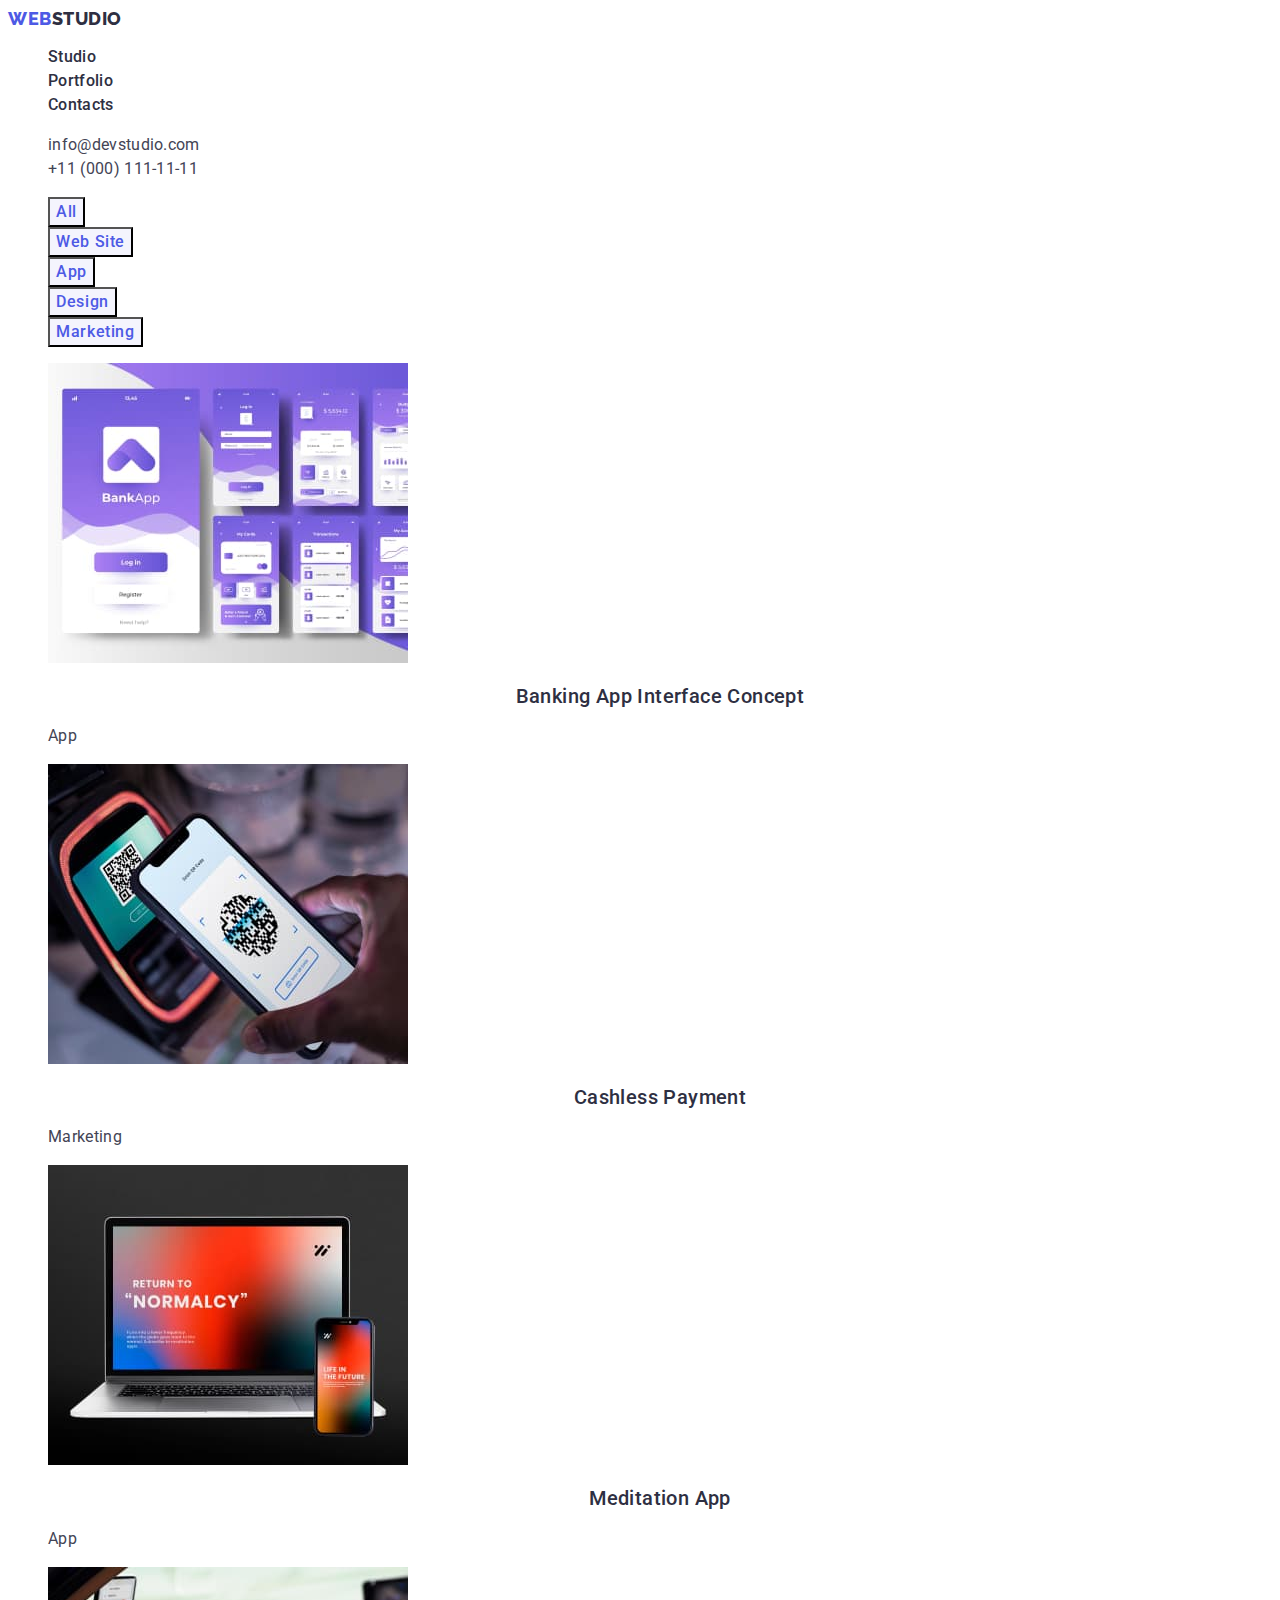
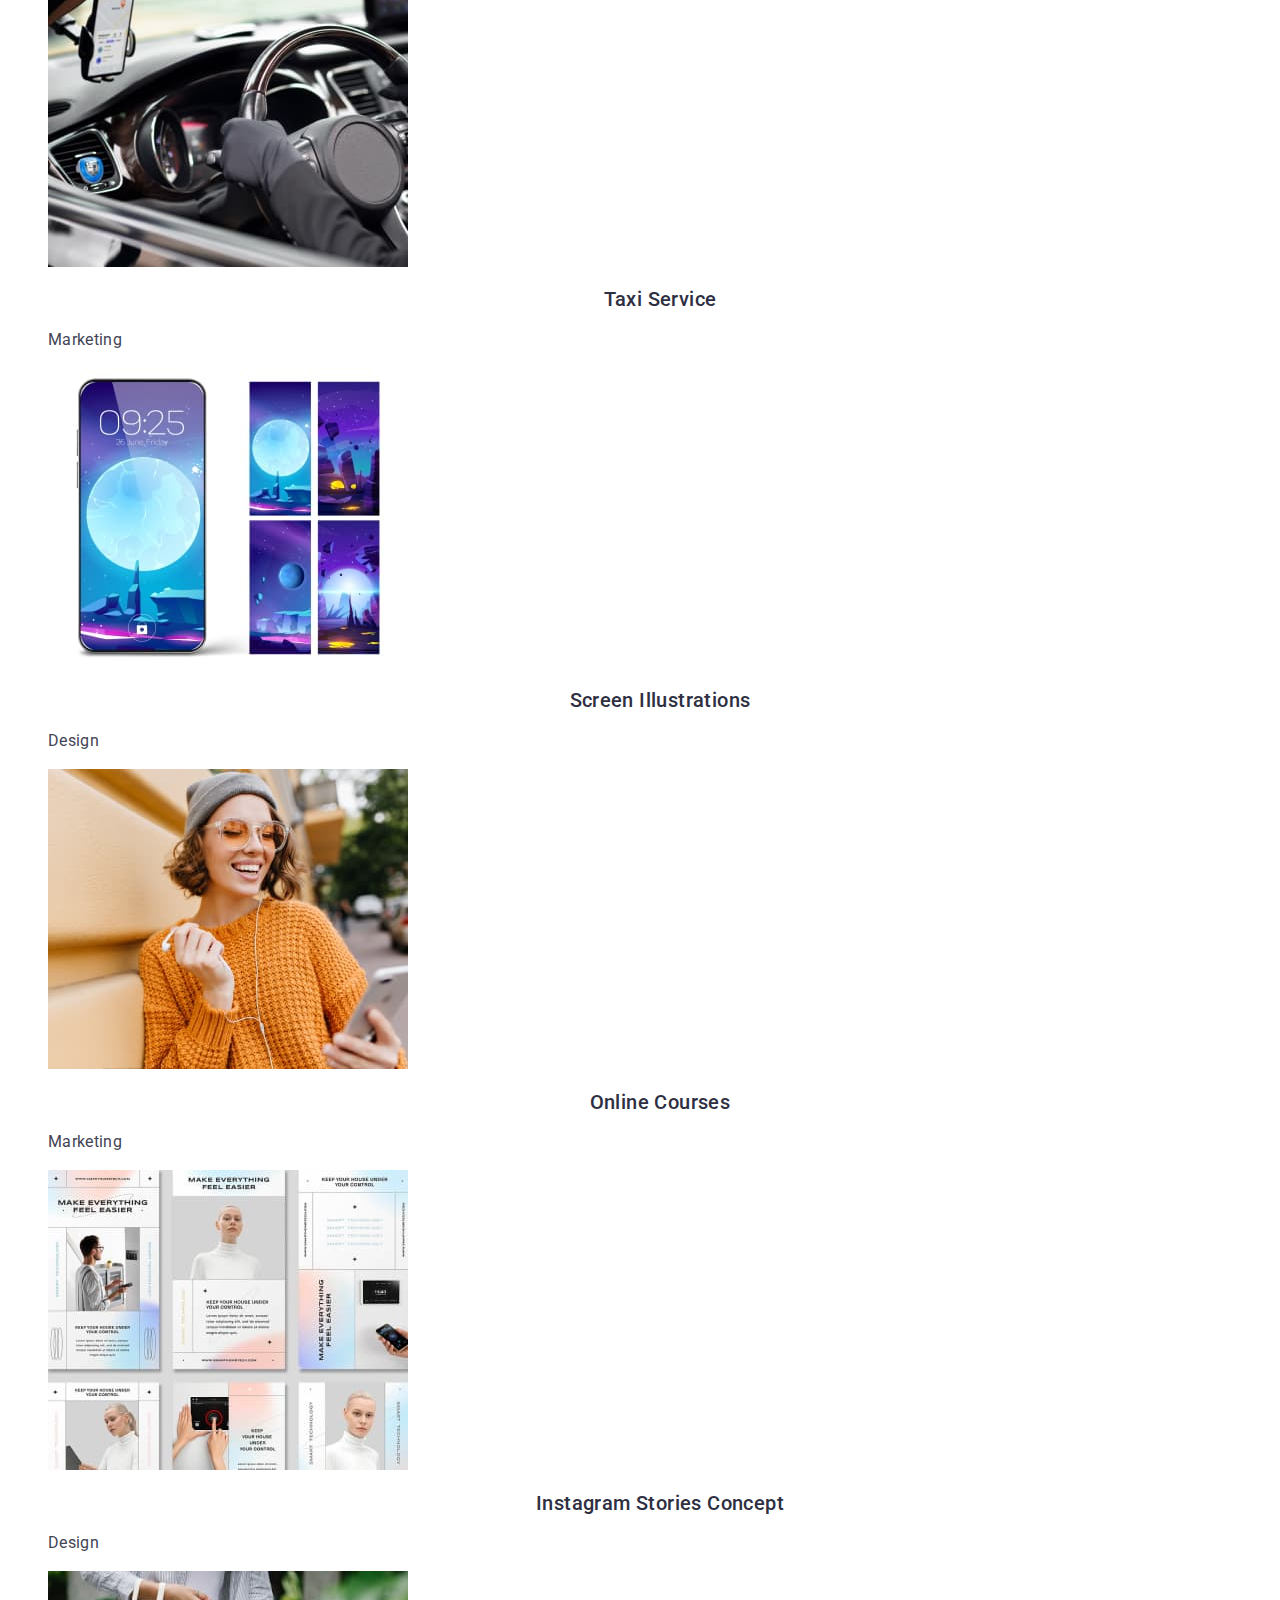
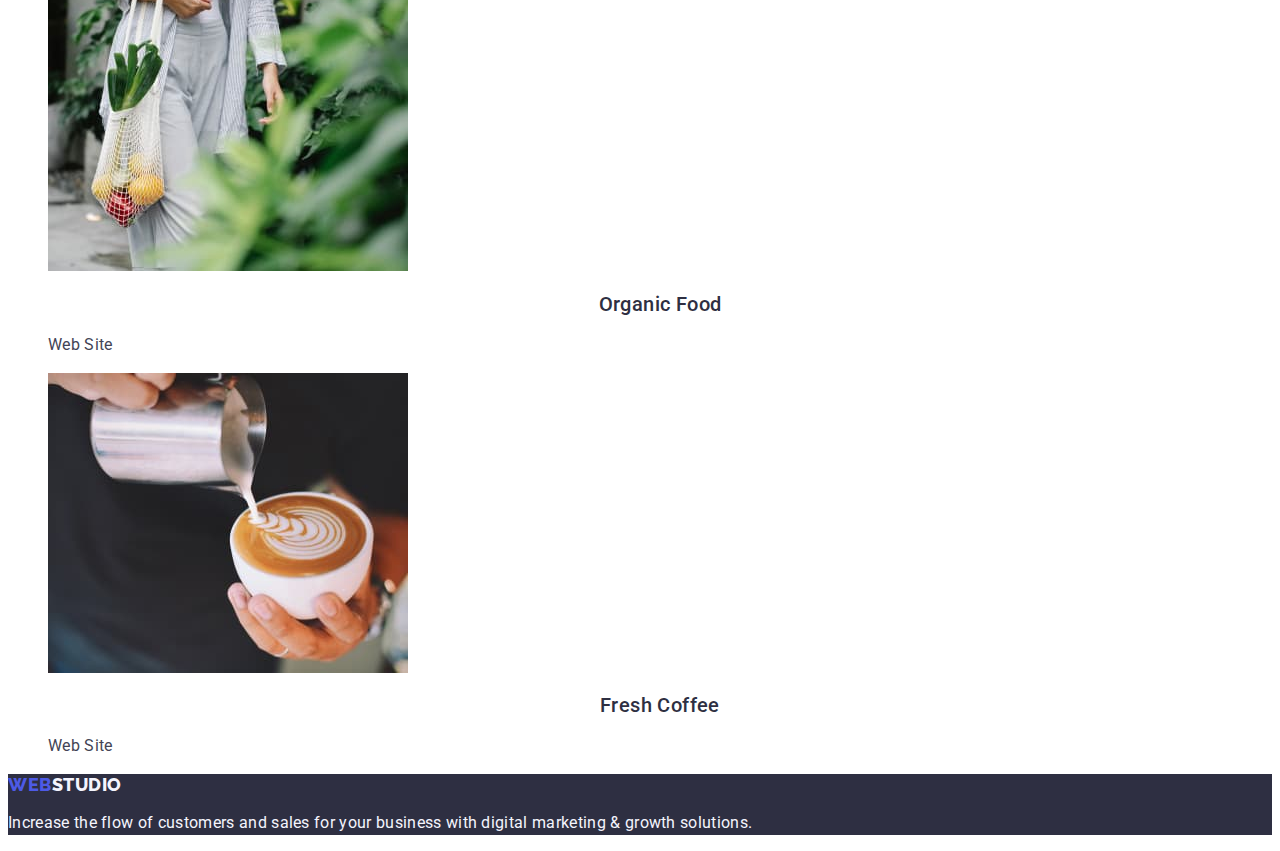
==== portfolio.html @ c1e927c2 "Initial commit" ====
<!DOCTYPE html>
<html lang="en">
  <head>
    <meta charset="UTF-8" />
    <meta http-equiv="X-UA-Compatible" content="IE=edge" />
    <meta name="viewport" content="width=device-width, initial-scale=1.0" />
    <title>Portfolio</title>
    <link rel="preconnect" href="https://fonts.googleapis.com" />
    <link rel="preconnect" href="https://fonts.gstatic.com" crossorigin />
    <link
      href="https://fonts.googleapis.com/css2?family=Raleway:wght@800&family=Roboto:wght@400;500;700;900&display=swap"
      rel="stylesheet"
    />
    <link rel="stylesheet" href="./css/styles.css" />
  </head>
  <body>
    <!-- HEADER -->
    <header class="header">
      <nav class="header-menu">
        <a class="logo link" href="./index.html"
          >web<span class="logo-dark">Studio</span></a
        >
        <ul class="menu list">
          <li class="menu-item">
            <a class="menu-link link" href="./index.html">Studio</a>
          </li>
          <li class="menu-item">
            <a class="menu-link link" href="./portfolio.html">Portfolio</a>
          </li>
          <li class="menu-item">
            <a class="menu-link link" href="">Contacts</a>
          </li>
        </ul>
      </nav>

      <address class="contacts-menu">
        <ul class="contacts list">
          <li class="contacts-item">
            <a class="contacts-link link" href="mailto:info@devstudio.com"
              >info@devstudio.com</a
            >
          </li>
          <li class="contacts-item">
            <a class="contacts-link link" href="tel:+110001111111"
              >+11 (000) 111-11-11</a
            >
          </li>
        </ul>
      </address>
    </header>
    <!-- MAIN -->
    <main>
      <!-- ======= GALLERY -->
      <section class="portfolio">
        <h1 class="portfolio-title" hidden>Portfolio WebStudio</h1>
        <!-- filter MENU -->

        <ul class="filter-list list">
          <li class="filter-item">
            <button class="filter-btn" type="button">All</button>
          </li>
          <li class="filter-item">
            <button class="filter-btn" type="button">Web Site</button>
          </li>
          <li class="filter-item">
            <button class="filter-btn" type="button">App</button>
          </li>
          <li class="filter-item">
            <button class="filter-btn" type="button">Design</button>
          </li>
          <li class="filter-item">
            <button class="filter-btn" type="button">Marketing</button>
          </li>
        </ul>

        <ul class="gallery-list list">
          <li class="gallery-item">
            <a class="gallery-link link" href="">
              <img
                class="gallery-image"
                src="./images/portfolio-gallery/img1.jpg"
                alt="Banking App Interfaces"
                width="360"
                height="300"
              />
              <h2 class="gallery-project-title title-second">
                Banking App Interface Concept
              </h2>
              <p class="gallery-project-text text">App</p>
            </a>
          </li>
          <li class="gallery-item">
            <a class="gallery-link link" href="">
              <img
                class="gallery-image"
                src="./images/portfolio-gallery/img2.jpg"
                alt="Cashless Payment"
                width="360"
                height="300"
              />
              <h2 class="gallery-project-title title-second">
                Cashless Payment
              </h2>
              <p class="gallery-project-text text">Marketing</p></a
            >
          </li>
          <li class="gallery-item">
            <a class="gallery-link link" href="">
              <img
                class="gallery-image"
                src="./images/portfolio-gallery/img3.jpg"
                alt="Meditation App"
                width="360"
                height="300"
              />
              <h2 class="gallery-project-title title-second">Meditation App</h2>
              <p class="gallery-project-text text">App</p></a
            >
          </li>
          <li class="gallery-item">
            <a class="gallery-link link" href="">
              <img
                class="gallery-image"
                src="./images/portfolio-gallery/img4.jpg"
                alt="Taxi Service"
                width="360"
                height="300"
              />
              <h2 class="gallery-project-title title-second">Taxi Service</h2>
              <p class="gallery-project-text text">Marketing</p></a
            >
          </li>
          <li class="gallery-item">
            <a class="gallery-link link" href="">
              <img
                class="gallery-image"
                src="./images/portfolio-gallery/img5.jpg"
                alt="Screen Illustrations"
                width="360"
                height="300"
              />
              <h2 class="gallery-project-title title-second">
                Screen Illustrations
              </h2>
              <p class="gallery-project-text text">Design</p></a
            >
          </li>
          <li class="gallery-item">
            <a class="gallery-link link" href="">
              <img
                class="gallery-image"
                src="./images/portfolio-gallery/img6.jpg"
                alt="Online Courses"
                width="360"
                height="300"
              />
              <h2 class="gallery-project-title title-second">Online Courses</h2>
              <p class="gallery-project-text text">Marketing</p></a
            >
          </li>
          <li class="gallery-item">
            <a class="gallery-link link" href="">
              <img
                class="gallery-image"
                src="./images/portfolio-gallery/img7.jpg"
                alt="Instagram Stories"
                width="360"
                height="300"
              />
              <h2 class="gallery-project-title title-second">
                Instagram Stories Concept
              </h2>
              <p class="gallery-project-text text">Design</p></a
            >
          </li>
          <li class="gallery-item">
            <a class="gallery-link link" href="">
              <img
                class="gallery-image"
                src="./images/portfolio-gallery/img8.jpg"
                alt="Organic Foods"
                width="360"
                height="300"
              />
              <h2 class="gallery-project-title title-second">Organic Food</h2>
              <p class="gallery-project-text text">Web Site</p></a
            >
          </li>
          <li class="gallery-item">
            <a class="gallery-link link" href="">
              <img
                class="gallery-image"
                src="./images/portfolio-gallery/img9.jpg"
                alt="Fresh Coffee"
                width="360"
                height="300"
              />
              <h2 class="gallery-project-title title-second">Fresh Coffee</h2>
              <p class="gallery-project-text text">Web Site</p></a
            >
          </li>
        </ul>
      </section>
    </main>

    <!-- FOOTER -->
    <footer class="footer">
      <a class="logo link" href="./index.html"
        >web<span class="logo-light">Studio</span></a
      >
      <p class="footer-text text text-light">
        Increase the flow of customers and sales for your business with digital
        marketing & growth solutions.
      </p>
    </footer>
  </body>
</html>
---- css/styles.css ----
:root {
	--primary-brand-color: #4d5ae5;
	--pressed-state-color: #404bbf;
	--dark-color: #2e2f42;
	--success-color: #31d0aa;
	--text-color: #434455;
	--suble-text-color: #8e8f99;
	--accent-color: #e7e9fc;
	--light-color: #f4f4fd;
	--modal-overlay-color: rgba(46, 47, 66, 0.4);
	--hero-background-color: rgba(46, 47, 66, 0.7);
	--white-background-color: #ffffff;
	--modal-background-color: #fcfcfc;
}

body {
	font-family: "Roboto", sans-serif;
	background-color: var(--white-background-color);
	color: var(--text-color);
}
/* =========== COMPONENTS==== */

.list {
	list-style: none;
}
.link {
	text-decoration: none;
}

.logo {
	font-family: "Raleway", sans-serif;
	font-weight: 800;
	font-size: 18px;
	line-height: 1.17;
	letter-spacing: 0.03em;
	text-transform: uppercase;
	color: var(--primary-brand-color);
}

/* =========== /COMPONENTS==== */

/* ============HEADER== */

.logo-dark {
	color: var(--dark-color);
}
.menu-link {
	font-weight: 500;
	font-size: 16px;
	line-height: 1.5;
	letter-spacing: 0.02em;
	color: var(--dark-color);
}

.menu-link:hover,
.menu-link:focus {
	color: var(--pressed-state-color);
}

.contacts-menu {
	font-style: normal;
}
.contacts-link {
	font-size: 16px;
	line-height: 1.5;
	letter-spacing: 0.02em;
	color: var(--text-color);
}

.contacts-link:hover,
.contacts-link:focus {
	color: var(--pressed-state-color);
}

/* ========MAIN=============== */

.hero-body {
	background-color: var(--dark-color);
}
.hero-title {
	font-weight: 700;
	font-size: 56px;
	line-height: 1.07;
	letter-spacing: 0.02em;
	color: var(--white-background-color);
	text-align: center;
}
.hero-button {
	font-family: inherit;
	font-weight: 500;
	font-size: 16px;
	line-height: 1.5;
	letter-spacing: 0.04em;
	color: var(--white-background-color);
	background-color: var(--primary-brand-color);
	cursor: pointer;
}
.hero-button:hover,
.hero-button:focus {
	background-color: var(--pressed-state-color);
}

.title-second {
	font-weight: 700;
	font-size: 36px;
	line-height: 1.11;
	letter-spacing: 0.02em;
	color: var(--dark-color);
	text-align: center;
	text-transform: capitalize;
}
.title-third {
	font-weight: 500;
	font-size: 20px;
	line-height: 1.2;
	letter-spacing: 0.02em;
	color: var(--dark-color);
}
.text {
	font-size: 16px;
	line-height: 1.5;
	letter-spacing: 0.02em;
}

.team-body {
	background-color: var(--light-color);
}

.team-item {
	background-color: var(--white-background-color);
}
/* ======FOOTER======== */
.footer {
	background-color: var(--dark-color);
}
.logo-light {
	color: var(--light-color);
}
.text-light {
	color: var(--light-color);
}
/* ===PORTFOLIO HTML===== */
.filter-btn {
	font-family: inherit;
	font-weight: 500;
	font-size: 16px;
	line-height: 1.5;
	letter-spacing: 0.04em;

	color: var(--primary-brand-color);

	background-color: var(--light-color);
}
.filter-btn:hover,
.filter-btn:focus {
	color: var(--white-background-color);
	cursor: pointer;
	background-color: var(--pressed-state-color);
}
.gallery-item .title-second {
	font-weight: 500;
	font-size: 20px;
	line-height: 1.2;
	
}
.gallery-project-text {
	color: var(--text-color);
}
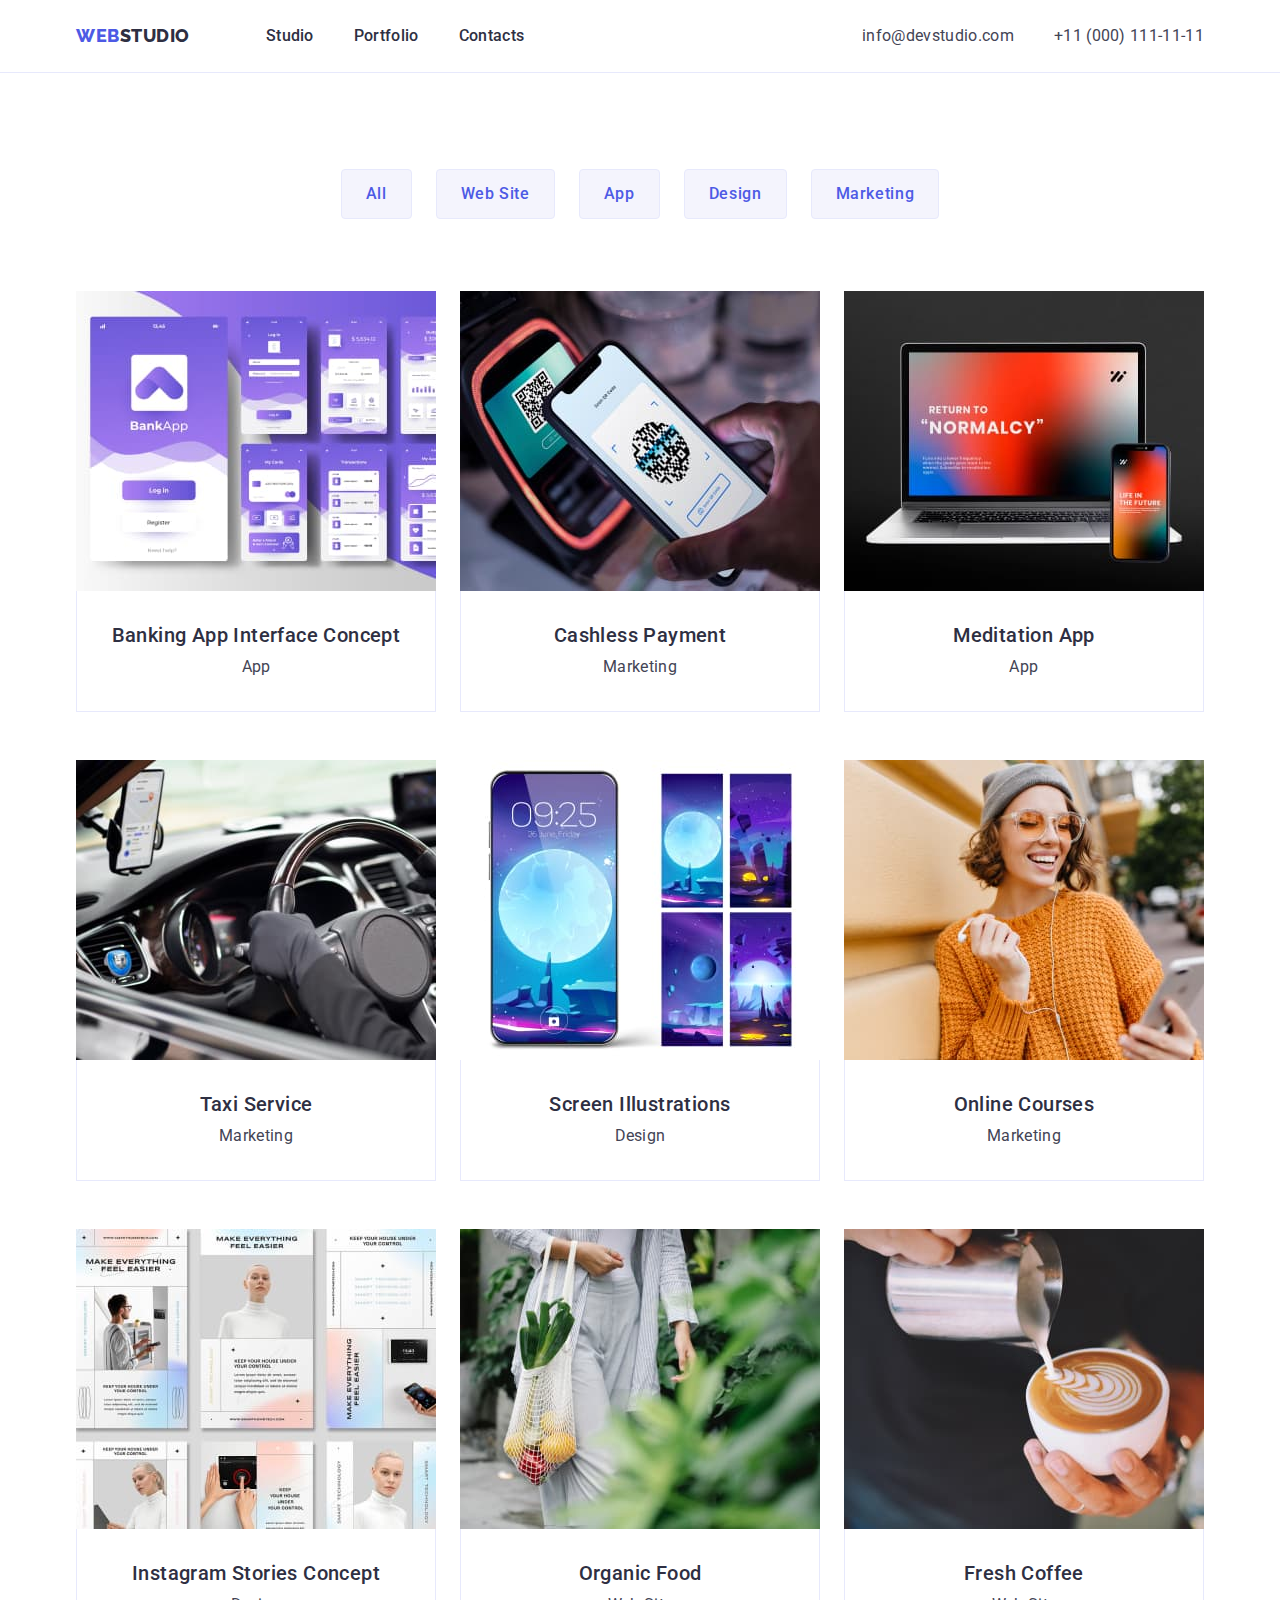
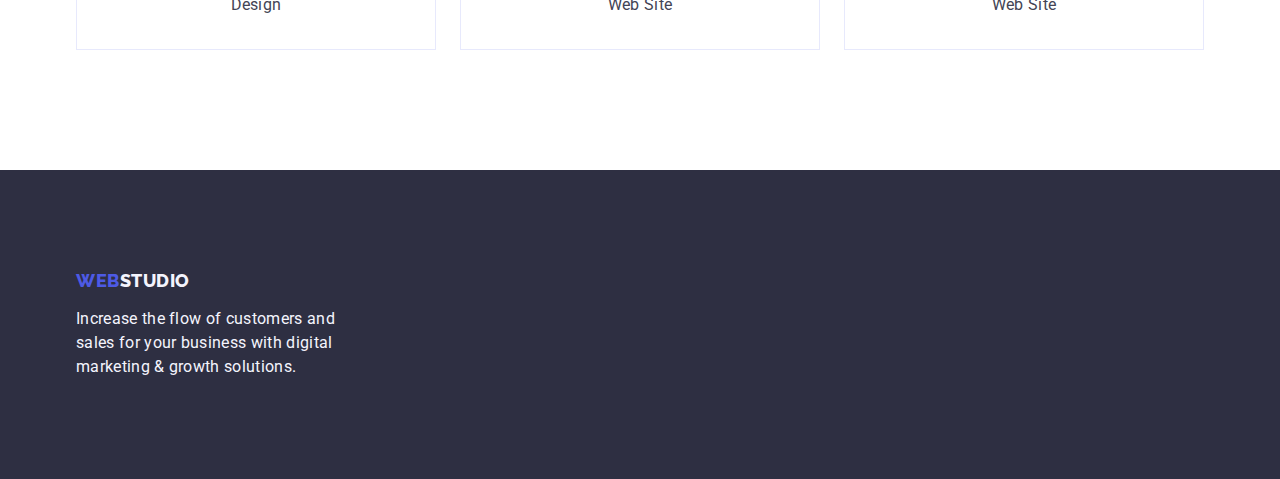
==== commit 4e07456c: "after check v1" ====
--- a/portfolio.html
+++ b/portfolio.html
@@ -11,48 +11,52 @@
       href="https://fonts.googleapis.com/css2?family=Raleway:wght@800&family=Roboto:wght@400;500;700;900&display=swap"
       rel="stylesheet"
     />
+    <link rel="stylesheet" href="https://cdn.jsdelivr.net/npm/modern-normalize@2.0.0/modern-normalize.min.css">
     <link rel="stylesheet" href="./css/styles.css" />
   </head>
   <body>
     <!-- HEADER -->
     <header class="header">
-      <nav class="header-menu">
-        <a class="logo link" href="./index.html"
-          >web<span class="logo-dark">Studio</span></a
-        >
-        <ul class="menu list">
-          <li class="menu-item">
-            <a class="menu-link link" href="./index.html">Studio</a>
-          </li>
-          <li class="menu-item">
-            <a class="menu-link link" href="./portfolio.html">Portfolio</a>
-          </li>
-          <li class="menu-item">
-            <a class="menu-link link" href="">Contacts</a>
-          </li>
-        </ul>
-      </nav>
-
-      <address class="contacts-menu">
-        <ul class="contacts list">
-          <li class="contacts-item">
-            <a class="contacts-link link" href="mailto:info@devstudio.com"
-              >info@devstudio.com</a
-            >
-          </li>
-          <li class="contacts-item">
-            <a class="contacts-link link" href="tel:+110001111111"
-              >+11 (000) 111-11-11</a
-            >
-          </li>
-        </ul>
-      </address>
+      <div class="header-container container">
+        <nav class="header-menu">
+          <a class="header-logo logo link" href="./index.html"
+            >web<span class="logo-dark">Studio</span></a
+          >
+          <ul class="menu-list list">
+            <li class="menu-item">
+              <a class="menu-link link" href="./index.html">Studio</a>
+            </li>
+            <li class="menu-item">
+              <a class="menu-link link" href="./portfolio.html">Portfolio</a>
+            </li>
+            <li class="menu-item">
+              <a class="menu-link link" href="">Contacts</a>
+            </li>
+          </ul>
+        </nav>
+
+        <address class="contacts-menu">
+          <ul class="contacts-list list">
+            <li class="contacts-item">
+              <a class="contacts-link link" href="mailto:info@devstudio.com"
+                >info@devstudio.com</a
+              >
+            </li>
+            <li class="contacts-item">
+              <a class="contacts-link link" href="tel:+110001111111"
+                >+11 (000) 111-11-11</a
+              >
+            </li>
+          </ul>
+        </address>
+      </div>
     </header>
     <!-- MAIN -->
-    <main>
+    <main class="main-container">
       <!-- ======= GALLERY -->
       <section class="portfolio">
-        <h1 class="portfolio-title" hidden>Portfolio WebStudio</h1>
+        <div class="container">
+        <h1 class="portfolio-title visually-hidden" >Portfolio WebStudio</h1>
         <!-- filter MENU -->
 
         <ul class="filter-list list">
@@ -83,10 +87,11 @@
                 width="360"
                 height="300"
               />
+              <div class="gallery-card">
               <h2 class="gallery-project-title title-second">
                 Banking App Interface Concept
               </h2>
-              <p class="gallery-project-text text">App</p>
+              <p class="gallery-project-text text">App</p></div>
             </a>
           </li>
           <li class="gallery-item">
@@ -98,10 +103,11 @@
                 width="360"
                 height="300"
               />
+              <div class="gallery-card">
               <h2 class="gallery-project-title title-second">
                 Cashless Payment
               </h2>
-              <p class="gallery-project-text text">Marketing</p></a
+              <p class="gallery-project-text text">Marketing</p></div></a
             >
           </li>
           <li class="gallery-item">
@@ -113,8 +119,9 @@
                 width="360"
                 height="300"
               />
+              <div class="gallery-card">
               <h2 class="gallery-project-title title-second">Meditation App</h2>
-              <p class="gallery-project-text text">App</p></a
+              <p class="gallery-project-text text">App</p></div></a
             >
           </li>
           <li class="gallery-item">
@@ -126,8 +133,9 @@
                 width="360"
                 height="300"
               />
+              <div class="gallery-card">
               <h2 class="gallery-project-title title-second">Taxi Service</h2>
-              <p class="gallery-project-text text">Marketing</p></a
+              <p class="gallery-project-text text">Marketing</p></div></a
             >
           </li>
           <li class="gallery-item">
@@ -138,11 +146,11 @@
                 alt="Screen Illustrations"
                 width="360"
                 height="300"
-              />
+              /><div class="gallery-card">
               <h2 class="gallery-project-title title-second">
                 Screen Illustrations
               </h2>
-              <p class="gallery-project-text text">Design</p></a
+              <p class="gallery-project-text text">Design</p></div></a
             >
           </li>
           <li class="gallery-item">
@@ -153,9 +161,9 @@
                 alt="Online Courses"
                 width="360"
                 height="300"
-              />
+              /><div class="gallery-card">
               <h2 class="gallery-project-title title-second">Online Courses</h2>
-              <p class="gallery-project-text text">Marketing</p></a
+              <p class="gallery-project-text text">Marketing</p></div></a
             >
           </li>
           <li class="gallery-item">
@@ -166,11 +174,11 @@
                 alt="Instagram Stories"
                 width="360"
                 height="300"
-              />
+              /><div class="gallery-card">
               <h2 class="gallery-project-title title-second">
                 Instagram Stories Concept
               </h2>
-              <p class="gallery-project-text text">Design</p></a
+              <p class="gallery-project-text text">Design</p></div></a
             >
           </li>
           <li class="gallery-item">
@@ -181,9 +189,9 @@
                 alt="Organic Foods"
                 width="360"
                 height="300"
-              />
+              /><div class="gallery-card">
               <h2 class="gallery-project-title title-second">Organic Food</h2>
-              <p class="gallery-project-text text">Web Site</p></a
+              <p class="gallery-project-text text">Web Site</p></div></a
             >
           </li>
           <li class="gallery-item">
@@ -194,24 +202,27 @@
                 alt="Fresh Coffee"
                 width="360"
                 height="300"
-              />
+              /><div class="gallery-card">
               <h2 class="gallery-project-title title-second">Fresh Coffee</h2>
-              <p class="gallery-project-text text">Web Site</p></a
+              <p class="gallery-project-text text">Web Site</p></div></a
             >
           </li>
         </ul>
-      </section>
+      </div>
+    </section>
     </main>
 
     <!-- FOOTER -->
     <footer class="footer">
-      <a class="logo link" href="./index.html"
-        >web<span class="logo-light">Studio</span></a
-      >
-      <p class="footer-text text text-light">
-        Increase the flow of customers and sales for your business with digital
-        marketing & growth solutions.
-      </p>
+      <div class="container">
+        <a class="footer-logo logo link" href="./index.html"
+          >web<span class="logo-light">Studio</span></a
+        >
+        <p class="footer-text text text-light">
+          Increase the flow of customers and sales for your business with
+          digital marketing & growth solutions.
+        </p>
+      </div>
     </footer>
   </body>
 </html>
--- a/css/styles.css
+++ b/css/styles.css
@@ -17,8 +17,26 @@
 	font-family: "Roboto", sans-serif;
 	background-color: var(--white-background-color);
 	color: var(--text-color);
+	
 }
 /* =========== COMPONENTS==== */
+ul {
+	margin-top: 0;
+	margin-bottom: 0;
+	padding: 0;
+}
+h1,
+h2,
+h3,
+p{
+	margin-top: 0;
+	margin-bottom: 0;
+}
+
+img{
+	display: block;
+}
+
 
 .list {
 	list-style: none;
@@ -26,7 +44,13 @@
 .link {
 	text-decoration: none;
 }
-
+.container {
+		width: 1158px;
+	padding-right: 15px;
+	padding-left: 15px;
+	margin-right: auto;
+	margin-left: auto;
+}
 .logo {
 	font-family: "Raleway", sans-serif;
 	font-weight: 800;
@@ -35,15 +59,57 @@
 	letter-spacing: 0.03em;
 	text-transform: uppercase;
 	color: var(--primary-brand-color);
-}
+	
+
+}
+.visually-hidden {
+	position: absolute;
+	width: 1px;
+	height: 1px;
+	margin: -1px;
+	border: 0;
+	padding: 0;
+	
+	white-space: nowrap;
+	clip-path: inset(100%);
+	clip: rect(0 0 0 0);
+	overflow: hidden;
+  }
 
 /* =========== /COMPONENTS==== */
 
 /* ============HEADER== */
-
+.header{
+	border-bottom: 1px solid var(--accent-color);
+}
+.header-container{
+	display: flex;
+	
+
+}
+.header-menu{
+	display: flex;
+	align-items: center;
+	
+}
+.header-logo{
+	margin-right: 76px;
+}
 .logo-dark {
 	color: var(--dark-color);
 }
+.menu-list{
+	display: flex;
+	padding-top: 24px;
+	padding-bottom: 24px;
+}
+.menu-list li{
+	margin-right: 40px;
+}
+.menu-list li:last-child{
+	margin-right: 0;
+}
+
 .menu-link {
 	font-weight: 500;
 	font-size: 16px;
@@ -59,7 +125,22 @@
 
 .contacts-menu {
 	font-style: normal;
-}
+	margin-left: auto;
+	align-items: center;
+		
+}
+.contacts-list{
+	display: flex;
+	padding-top: 24px;
+	padding-bottom: 24px;
+	gap: 40px
+	
+	
+}
+/* 
+.contacts-list .contacts-item+.contacts-item{
+	margin-left: 40px;
+} */
 .contacts-link {
 	font-size: 16px;
 	line-height: 1.5;
@@ -75,17 +156,39 @@
 /* ========MAIN=============== */
 
 .hero-body {
-	background-color: var(--dark-color);
-}
+
+	/* display: flex;
+  flex-direction: column;
+  justify-content: center; */
+
+  background-color: var(--dark-color);
+  text-align: center;
+  min-height: 600px;
+  padding-top: 188px;
+  padding-bottom: 188px;
+}
+  
+	
+
+ .hero-container{
+	
+	margin-left: auto;
+	margin-right: auto;
+} 
 .hero-title {
+	margin-bottom: 48px;
 	font-weight: 700;
 	font-size: 56px;
 	line-height: 1.07;
 	letter-spacing: 0.02em;
 	color: var(--white-background-color);
-	text-align: center;
-}
+	max-width: 496px;
+	margin-left: auto;
+	margin-right: auto;
+}
+	
 .hero-button {
+	min-width: 169px;
 	font-family: inherit;
 	font-weight: 500;
 	font-size: 16px;
@@ -94,12 +197,37 @@
 	color: var(--white-background-color);
 	background-color: var(--primary-brand-color);
 	cursor: pointer;
+	display: block;
+	padding: 16px 32px;
+	box-shadow: 0px 4px 4px rgba(0, 0, 0, 0.15);
+	border-radius: 4px;
+	border: none;
+	margin: 0 auto;
 }
 .hero-button:hover,
 .hero-button:focus {
 	background-color: var(--pressed-state-color);
 }
 
+
+.properties-body{
+	padding: 120px 0;
+}
+.properties-list{
+	display: flex;
+	gap: 24px;
+	
+}
+.properties-item{
+width: calc((100% - 3 * 24px) / 4)
+}
+.properties-name{
+	margin-bottom: 8px;
+}
+
+/* .properties-list .properties-item+.properties-item{
+	margin-left: 24px;
+} */
 .title-second {
 	font-weight: 700;
 	font-size: 36px;
@@ -108,6 +236,7 @@
 	color: var(--dark-color);
 	text-align: center;
 	text-transform: capitalize;
+	
 }
 .title-third {
 	font-weight: 500;
@@ -121,25 +250,101 @@
 	line-height: 1.5;
 	letter-spacing: 0.02em;
 }
+.activities-body{
+	padding-bottom: 120px;
+	
+}
+.activities-title{
+	margin-bottom: 72px;
+}
+.activities-list{
+	display: flex;
+	gap: 24px; 
+
+}
+/* .activities-list .activities-item+.activities-item{
+	margin-left: 24px;
+} */
+
 
 .team-body {
 	background-color: var(--light-color);
-}
-
+	padding-bottom: 120px;
+	padding-top: 120px;
+	
+}
+.team-title{
+margin-bottom: 72px;
+}
+.team-list{
+	display: flex;
+	gap: 24px; 
+	
+}
+
+/* 
+.team-list .team-item+.team-item{
+	margin-left: 24px;
+} */
 .team-item {
 	background-color: var(--white-background-color);
-}
+	
+	border-radius: 0px 0px 4px 4px; 
+}
+.team-card{
+	padding: 32px 16px;
+	text-align: center;
+}
+
+.team-name{
+	margin-bottom: 8px;
+	
+}
+
 /* ======FOOTER======== */
 .footer {
 	background-color: var(--dark-color);
-}
+	display: flex;
+	padding-top: 100px;
+	padding-bottom: 100px
+	
+}
+.footer-logo{
+	display: inline-block;
+	margin-bottom: 16px;
+}
+
+
 .logo-light {
 	color: var(--light-color);
 }
+.footer-text{
+	width: 264px;
+	
+}
 .text-light {
 	color: var(--light-color);
 }
+
+
+
+
+
 /* ===PORTFOLIO HTML===== */
+.portfolio{
+	padding-top: 96px;
+	padding-bottom: 120px;
+}
+.filter-list{
+	display: flex;
+	justify-content: center;
+	margin-bottom: 72px;
+	gap: 24px
+	
+}
+/* .filter-list .filter-item+.filter-item{
+	margin-left: 24px;
+} */
 .filter-btn {
 	font-family: inherit;
 	font-weight: 500;
@@ -150,19 +355,47 @@
 	color: var(--primary-brand-color);
 
 	background-color: var(--light-color);
-}
+	
+	border: 1px solid var(--accent-color);
+border-radius: 4px;
+
+padding: 12px 24px;
+
+}
+
 .filter-btn:hover,
 .filter-btn:focus {
 	color: var(--white-background-color);
 	cursor: pointer;
 	background-color: var(--pressed-state-color);
-}
-.gallery-item .title-second {
+	border: 1px solid transparent;
+}
+
+.gallery-list{
+	
+	display: flex;
+	flex-wrap: wrap;
+	column-gap: 24px;
+	row-gap: 48px; 
+}
+.gallery-item{
+	width: calc((100% - 48px) / 3);
+}
+
+
+.gallery-card{
+	border: 1px solid var(--accent-color);
+	border-top: none; 
+	padding: 32px 16px;
+}
+.gallery-project-title {
 	font-weight: 500;
 	font-size: 20px;
 	line-height: 1.2;
-	
-}
+	margin-bottom: 8px;
+}
+
 .gallery-project-text {
 	color: var(--text-color);
-}
+	text-align: center;
+}
